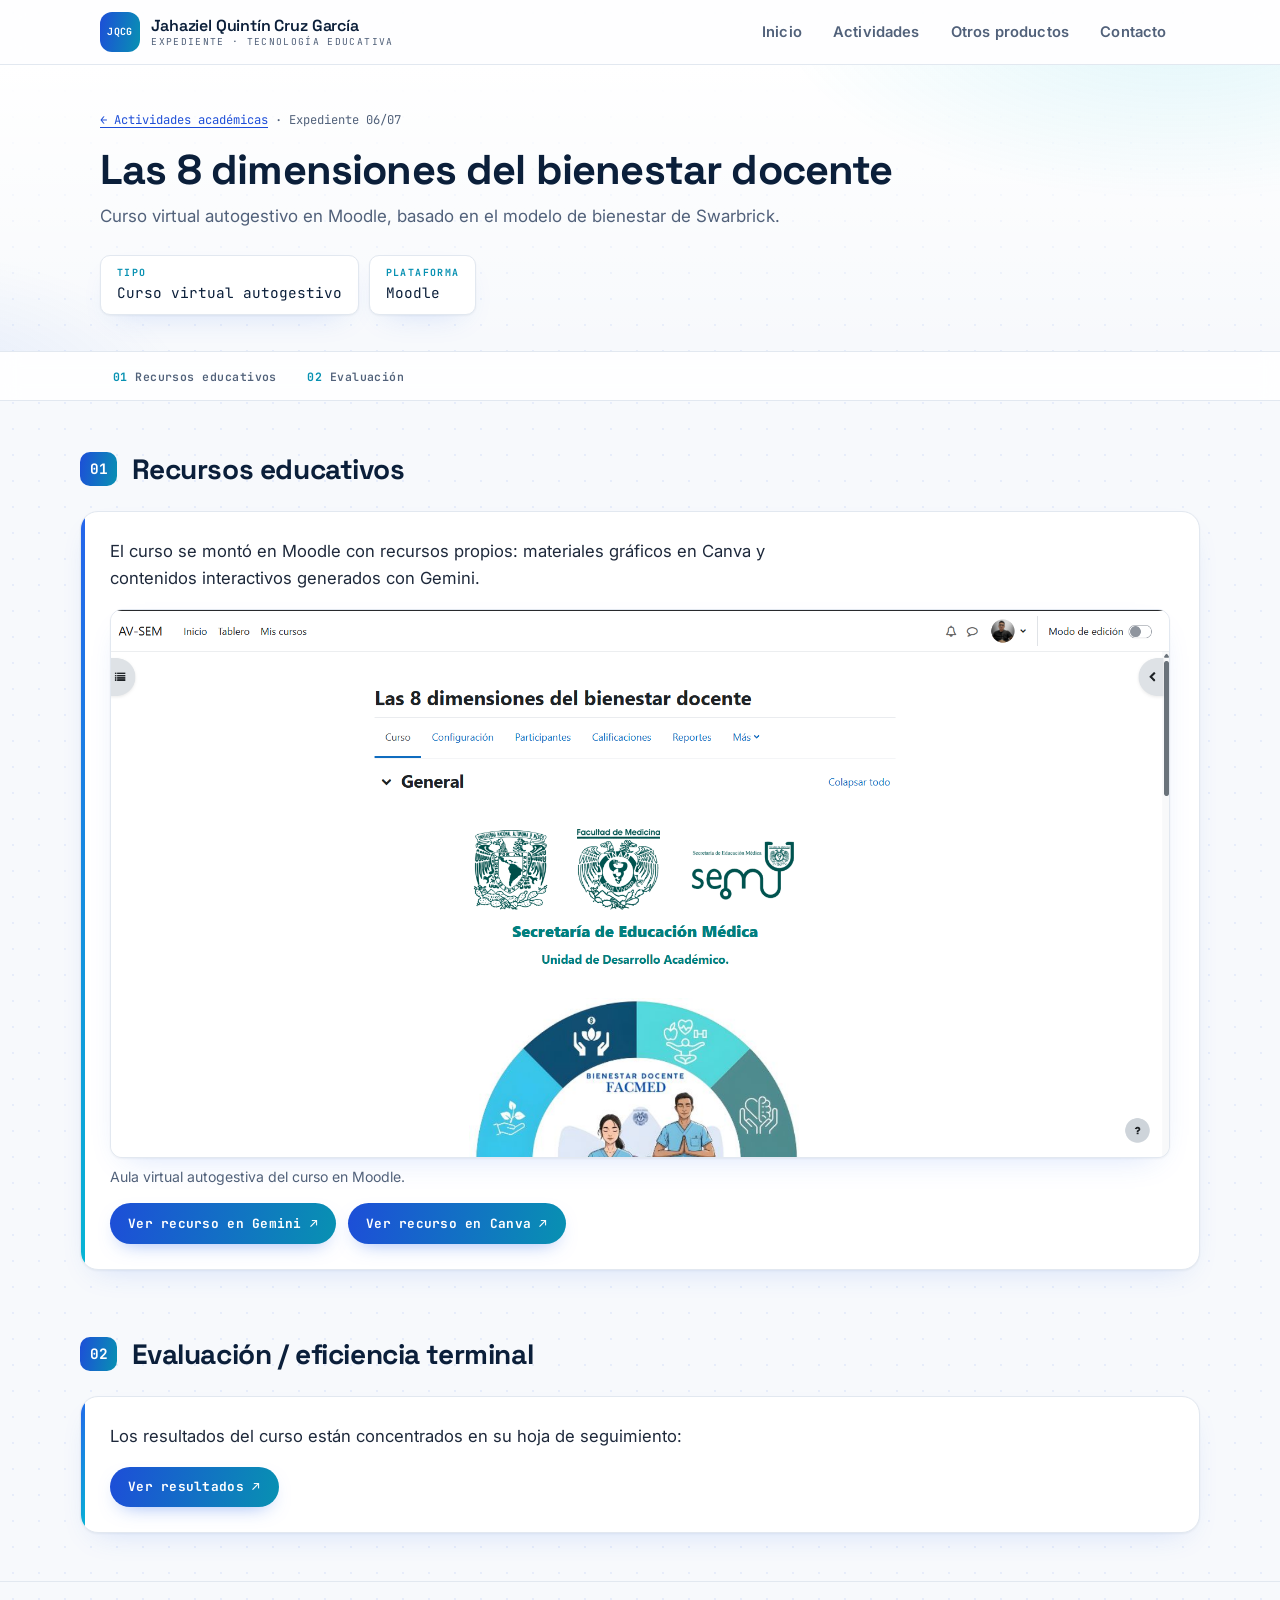
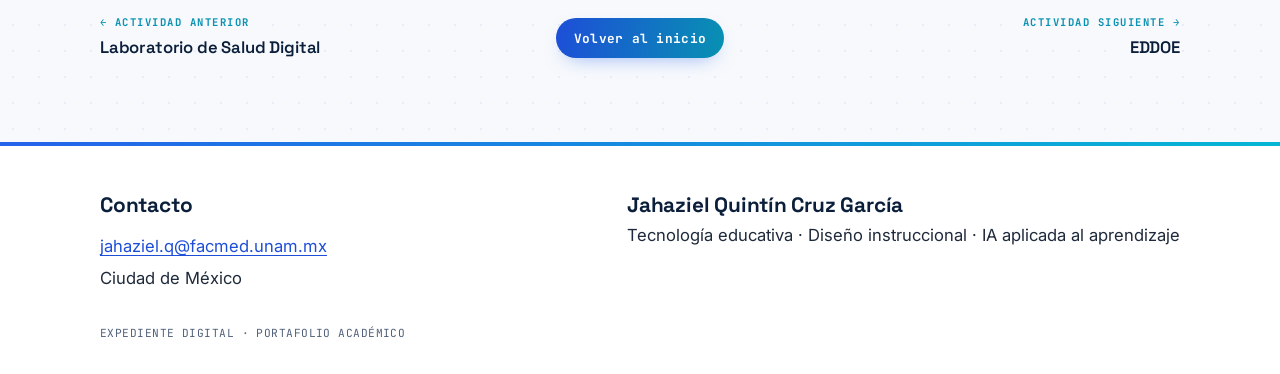
==== actividades/bienestar-docente.html @ d4ce5e82 "Portafolio profesional: sitio estático multipágina Co-Authored-By: Claude Fable 5 <noreply@anthropic" ====
<!DOCTYPE html>
<html lang="es">
<head>
<meta charset="UTF-8">
<meta name="viewport" content="width=device-width, initial-scale=1.0">
<title>Las 8 dimensiones del bienestar docente — Portafolio de Jahaziel Quintín Cruz García</title>
<meta name="description" content="Expediente del curso virtual autogestivo Las 8 dimensiones del bienestar docente: recursos educativos y evaluación.">
<link rel="preconnect" href="https://fonts.googleapis.com">
<link rel="preconnect" href="https://fonts.gstatic.com" crossorigin>
<link href="https://fonts.googleapis.com/css2?family=Space+Grotesk:wght@500;600;700&family=JetBrains+Mono:wght@400;600;700&family=Inter:ital,wght@0,400;0,600;0,700;1,400&display=swap" rel="stylesheet">
<link rel="stylesheet" href="../assets/css/estilos.css">
</head>
<body>

<header class="encabezado">
  <div class="contenedor encabezado__interno">
    <a class="marca" href="../index.html">
      <span class="marca__sello" aria-hidden="true">JQCG</span>
      <span class="marca__texto">
        <span class="marca__nombre">Jahaziel Quintín Cruz García</span>
        <span class="marca__sub">Expediente · Tecnología educativa</span>
      </span>
    </a>
    <nav class="nav" aria-label="Navegación principal">
      <button class="nav__boton" aria-expanded="false" aria-controls="menu-principal">MENÚ</button>
      <ul class="nav__lista" id="menu-principal">
        <li><a href="../index.html">Inicio</a></li>
        <li><a href="../index.html#actividades">Actividades</a></li>
        <li><a href="../otros-productos.html">Otros productos</a></li>
        <li><a href="../index.html#contacto">Contacto</a></li>
      </ul>
    </nav>
  </div>
</header>

<main id="contenido">

  <section class="expediente-cabecera">
    <div class="contenedor">
      <p class="miga"><a href="../index.html#actividades">← Actividades académicas</a> · Expediente 06/07</p>
      <h1>Las 8 dimensiones del bienestar docente</h1>
      <p class="subtitulo">
        Curso virtual autogestivo en Moodle, basado en el modelo de bienestar de Swarbrick.
      </p>
      <dl class="expediente-datos">
        <div><dt>Tipo</dt><dd>Curso virtual autogestivo</dd></div>
        <div><dt>Plataforma</dt><dd>Moodle</dd></div>
      </dl>
    </div>
  </section>

  <nav class="fases-indice" aria-label="Fases de la actividad">
    <ol>
      <li><a href="#recursos"><strong>01</strong> Recursos educativos</a></li>
      <li><a href="#evaluacion"><strong>02</strong> Evaluación</a></li>
    </ol>
  </nav>

  <section class="fase contenedor" id="recursos">
    <header class="fase__cabeza">
      <span class="fase__numero" aria-hidden="true">01</span>
      <h2 class="fase__titulo">Recursos educativos</h2>
    </header>
    <div class="fase__contenido">
      <p>
        El curso se montó en Moodle con recursos propios: materiales gráficos en Canva
        y contenidos interactivos generados con Gemini.
      </p>
      <div class="galeria">
        <figure class="figura">
          <img src="../assets/img/bienestar-recurso-moodle.png"
               alt="Aula virtual del curso Las 8 dimensiones del bienestar docente en Moodle">
          <figcaption>Aula virtual autogestiva del curso en Moodle.</figcaption>
        </figure>
      </div>
      <div class="recursos-acciones">
        <a class="boton" href="https://gemini.google.com/share/d01587aa04a1" target="_blank" rel="noopener">Ver recurso en Gemini ↗</a>
        <a class="boton" href="https://canva.link/7uzbyatk8v3e9k1" target="_blank" rel="noopener">Ver recurso en Canva ↗</a>
      </div>
    </div>
  </section>

  <section class="fase contenedor" id="evaluacion">
    <header class="fase__cabeza">
      <span class="fase__numero" aria-hidden="true">02</span>
      <h2 class="fase__titulo">Evaluación / eficiencia terminal</h2>
    </header>
    <div class="fase__contenido">
      <p>Los resultados del curso están concentrados en su hoja de seguimiento:</p>
      <div class="recursos-acciones">
        <a class="boton" href="https://docs.google.com/spreadsheets/d/1Ffb4ve6KQE2SdjmiSyetU16KiwdTI0ZnplZDr7eD9m8/edit?gid=1001#gid=1001" target="_blank" rel="noopener">Ver resultados ↗</a>
      </div>
    </div>
  </section>

  <nav class="paginacion" aria-label="Navegación entre actividades">
    <div class="contenedor paginacion__interno">
      <a href="laboratorio-salud-digital.html" class="paginacion__lado">
        <span class="paginacion__rotulo">← Actividad anterior</span>
        <span class="paginacion__titulo">Laboratorio de Salud Digital</span>
      </a>
      <a class="boton" href="../index.html#actividades">Volver al inicio</a>
      <a href="eddoe.html" class="paginacion__lado paginacion__lado--sig">
        <span class="paginacion__rotulo">Actividad siguiente →</span>
        <span class="paginacion__titulo">EDDOE</span>
      </a>
    </div>
  </nav>
</main>

<footer class="pie" id="contacto">
  <div class="contenedor">
    <div class="pie__interno">
      <div>
        <h2>Contacto</h2>
        <address>
          <a href="mailto:jahaziel.q@facmed.unam.mx">jahaziel.q@facmed.unam.mx</a><br>
          Ciudad de México
        </address>
      </div>
      <div>
        <h2>Jahaziel Quintín Cruz García</h2>
        <p>Tecnología educativa · Diseño instruccional · IA aplicada al aprendizaje</p>
      </div>
    </div>
    <p class="pie__nota">EXPEDIENTE DIGITAL · PORTAFOLIO ACADÉMICO</p>
  </div>
</footer>

<script src="../assets/js/principal.js"></script>
</body>
</html>
---- assets/css/estilos.css ----
/* ============================================================
   PORTAFOLIO — Jahaziel Quintín Cruz García
   Estilo: fresco · juvenil · tecnológico · fondos claros
   Paleta: azul profundo → cian · blanco · dorado UNAM (acento)
   Tipografía: Space Grotesk (títulos) · Inter (texto)
               JetBrains Mono (métricas y rótulos)
   ============================================================ */

:root {
  --azul-950: #0b1f3a;
  --azul-700: #1d4ed8;
  --azul-600: #2563eb;
  --cian-600: #0891b2;
  --cian-500: #06b6d4;
  --fondo: #f7f9fc;
  --blanco: #ffffff;
  --linea: #e2e8f0;
  --tinta: #1e293b;
  --tinta-suave: #51617a;
  --dorado: #a97b00;
  --dorado-claro: #d9a91f;

  --grad: linear-gradient(100deg, var(--azul-600), var(--cian-500));
  --grad-fuerte: linear-gradient(100deg, var(--azul-700), var(--cian-600));

  --f-titulo: "Space Grotesk", "Segoe UI", system-ui, sans-serif;
  --f-cuerpo: "Inter", "Segoe UI", system-ui, sans-serif;
  --f-mono: "JetBrains Mono", "Cascadia Code", Consolas, monospace;

  --ancho: 1120px;
  --radio: 18px;
  --radio-chico: 10px;
  --sombra: 0 1px 2px rgba(11, 31, 58, .05), 0 12px 32px -16px rgba(37, 99, 235, .22);
  --sombra-alta: 0 4px 10px rgba(11, 31, 58, .06), 0 24px 48px -20px rgba(37, 99, 235, .35);
}

* { margin: 0; padding: 0; box-sizing: border-box; }

html { scroll-behavior: smooth; }
@media (prefers-reduced-motion: reduce) {
  html { scroll-behavior: auto; }
  *, *::before, *::after { animation: none !important; transition: none !important; }
}

body {
  font-family: var(--f-cuerpo);
  font-size: 1.0425rem;
  line-height: 1.65;
  color: var(--tinta);
  background-color: var(--fondo);
  /* retícula de puntos, guiño tecnológico */
  background-image: radial-gradient(rgba(37, 99, 235, .08) 1px, transparent 1.5px);
  background-size: 26px 26px;
}

img { max-width: 100%; height: auto; display: block; }

a { color: var(--azul-700); text-decoration-thickness: 1px; text-underline-offset: 3px; }
a:hover { color: var(--cian-600); }

:focus-visible {
  outline: 3px solid var(--cian-500);
  outline-offset: 2px;
  border-radius: 4px;
}

.solo-lector {
  position: absolute; width: 1px; height: 1px;
  clip-path: inset(50%); overflow: hidden; white-space: nowrap;
}

.contenedor { max-width: var(--ancho); margin: 0 auto; padding: 0 1.25rem; }

/* ============================================================
   ENCABEZADO / NAVEGACIÓN  (translúcido con desenfoque)
   ============================================================ */
.encabezado {
  background: rgba(255, 255, 255, .82);
  backdrop-filter: blur(12px);
  -webkit-backdrop-filter: blur(12px);
  color: var(--azul-950);
  border-bottom: 1px solid var(--linea);
  position: sticky; top: 0; z-index: 50;
}
.encabezado__interno {
  display: flex; align-items: center; justify-content: space-between;
  gap: 1rem; min-height: 64px;
}
.marca {
  display: flex; align-items: center; gap: .7rem;
  color: var(--azul-950); text-decoration: none;
}
.marca:hover { color: var(--azul-700); }
.marca__sello {
  width: 40px; height: 40px; flex: none;
  display: grid; place-items: center;
  color: #fff;
  background: var(--grad-fuerte);
  border-radius: 12px;
  font-family: var(--f-mono); font-size: .62rem; font-weight: 700;
  letter-spacing: .04em;
}
.marca__texto { display: flex; flex-direction: column; line-height: 1.15; }
.marca__nombre { font-family: var(--f-titulo); font-weight: 600; font-size: 1rem; letter-spacing: -.01em; }
.marca__sub { font-family: var(--f-mono); font-size: .6rem; letter-spacing: .14em; text-transform: uppercase; color: var(--tinta-suave); }

.nav__lista { display: flex; gap: .25rem; list-style: none; }
.nav__lista a {
  display: block; padding: .5rem .85rem;
  color: var(--tinta-suave); text-decoration: none;
  font-size: .92rem; font-weight: 600; letter-spacing: .01em;
  border-radius: 999px;
  transition: background .15s ease, color .15s ease;
}
.nav__lista a:hover { color: var(--azul-700); background: rgba(37, 99, 235, .09); }
.nav__lista a[aria-current="page"] {
  color: #fff; background: var(--grad-fuerte);
}

.nav__boton {
  display: none;
  background: none; border: 2px solid var(--linea); border-radius: 999px;
  color: var(--azul-700); font-family: var(--f-mono); font-size: .78rem; font-weight: 700;
  padding: .4rem .9rem; cursor: pointer;
}

@media (max-width: 720px) {
  .nav__boton { display: inline-block; }
  .nav { position: relative; }
  .nav__lista {
    display: none;
    position: absolute; right: 0; top: calc(100% + .5rem);
    flex-direction: column; min-width: 220px;
    background: var(--blanco);
    border: 1px solid var(--linea); border-radius: var(--radio-chico);
    padding: .4rem; box-shadow: var(--sombra-alta);
  }
  .nav__lista.abierta { display: flex; }
  .nav__lista a { border-radius: 8px; }
}

/* ============================================================
   PORTADA (index)
   ============================================================ */
.portada {
  position: relative;
  padding: 4rem 0 3.4rem;
  background:
    radial-gradient(46rem 24rem at 88% -10%, rgba(6, 182, 212, .14), transparent 60%),
    radial-gradient(40rem 22rem at -12% 110%, rgba(37, 99, 235, .12), transparent 55%),
    linear-gradient(180deg, #ffffff 0%, rgba(255, 255, 255, 0) 100%);
  border-bottom: 1px solid var(--linea);
}
.portada__ficha {
  display: inline-flex; flex-wrap: wrap; gap: .5rem;
  margin-bottom: 1.7rem;
}
.portada__ficha span {
  font-family: var(--f-mono); font-size: .7rem; letter-spacing: .08em;
  color: var(--tinta-suave); text-transform: uppercase;
  background: var(--blanco);
  border: 1px solid var(--linea);
  border-radius: 999px;
  padding: .35rem .8rem;
}
.portada__ficha strong { color: var(--azul-700); font-weight: 600; }
.portada h1 {
  font-family: var(--f-titulo);
  font-size: clamp(2.1rem, 4.8vw, 3.4rem);
  font-weight: 700; line-height: 1.08; letter-spacing: -.02em;
  color: var(--azul-950);
  max-width: 21ch;
}
.portada__tesis {
  margin-top: 1.2rem; max-width: 62ch;
  font-size: clamp(1.05rem, 1.6vw, 1.2rem);
  color: var(--tinta);
}
.portada__tesis em {
  font-style: normal; font-weight: 600;
  background: var(--grad-fuerte);
  -webkit-background-clip: text; background-clip: text;
  color: transparent;
}
.portada__puesto {
  margin-top: 1rem;
  font-family: var(--f-mono); font-size: .82rem; color: var(--tinta-suave);
}

/* ============================================================
   SECCIONES GENERALES
   ============================================================ */
.seccion { padding: 3.4rem 0; }
.seccion__cabeza { margin-bottom: 2rem; }
.seccion__etiqueta {
  font-family: var(--f-mono); font-size: .72rem; font-weight: 700;
  letter-spacing: .16em; text-transform: uppercase;
  background: var(--grad-fuerte);
  -webkit-background-clip: text; background-clip: text;
  color: transparent;
}
.seccion__titulo {
  font-family: var(--f-titulo); font-weight: 700; letter-spacing: -.015em;
  font-size: clamp(1.55rem, 3vw, 2.2rem); color: var(--azul-950);
  margin-top: .25rem;
}
.seccion__titulo::after {
  content: ""; display: block; width: 72px; height: 4px;
  background: var(--grad); margin-top: .6rem; border-radius: 999px;
}
.seccion__intro { max-width: 68ch; color: var(--tinta-suave); margin-top: .6rem; }

/* ============================================================
   CUADRÍCULA DE ACTIVIDADES
   ============================================================ */
.fichas {
  display: grid; gap: 1.5rem;
  grid-template-columns: repeat(3, 1fr);
  list-style: none;
}
@media (max-width: 960px) { .fichas { grid-template-columns: repeat(2, 1fr); } }
@media (max-width: 620px) { .fichas { grid-template-columns: 1fr; } }

.ficha {
  position: relative;
  background: var(--blanco);
  border: 1px solid var(--linea);
  border-radius: var(--radio);
  box-shadow: var(--sombra);
  display: flex; flex-direction: column;
  overflow: hidden;
  transition: transform .2s ease, box-shadow .2s ease, border-color .2s ease;
}
/* barra superior en degradado */
.ficha::before {
  content: "";
  position: absolute; top: 0; left: 0; right: 0; height: 4px;
  background: var(--grad);
  z-index: 1;
}
.ficha:hover {
  transform: translateY(-5px);
  border-color: rgba(37, 99, 235, .45);
  box-shadow: var(--sombra-alta);
}
.ficha__imagen {
  aspect-ratio: 16 / 9; overflow: hidden;
  background: #eef4fb;
  border-bottom: 1px solid var(--linea);
}
.ficha__imagen img {
  width: 100%; height: 100%; object-fit: cover; object-position: top;
  transition: transform .25s ease;
}
.ficha:hover .ficha__imagen img { transform: scale(1.03); }
.ficha__imagen--sello {
  display: grid; place-items: center;
  background:
    radial-gradient(14rem 8rem at 70% 20%, rgba(6, 182, 212, .16), transparent 60%),
    #eef4fb;
}
.ficha__monograma {
  font-family: var(--f-titulo); font-size: 2.3rem; font-weight: 700;
  color: #fff; background: var(--grad-fuerte);
  border-radius: 24px;
  width: 92px; height: 92px; display: grid; place-items: center;
}
.ficha__cuerpo { padding: 1.15rem 1.25rem 1.3rem; display: flex; flex-direction: column; gap: .55rem; flex: 1; }
.ficha__meta {
  display: flex; justify-content: space-between; align-items: center; gap: .8rem;
  font-family: var(--f-mono); font-size: .68rem; letter-spacing: .06em;
  text-transform: uppercase; color: var(--tinta-suave);
}
.ficha__meta .tipo {
  color: var(--azul-700); font-weight: 600;
  background: rgba(37, 99, 235, .09);
  border-radius: 999px; padding: .2rem .65rem;
}
.ficha__titulo { font-family: var(--f-titulo); font-size: 1.18rem; font-weight: 600; line-height: 1.28; letter-spacing: -.01em; }
.ficha__titulo a { color: var(--azul-950); text-decoration: none; }
.ficha__titulo a::after { content: ""; position: absolute; inset: 0; }
.ficha__abrir {
  margin-top: auto; padding-top: .5rem;
  font-family: var(--f-mono); font-size: .76rem; font-weight: 700;
  color: var(--cian-600); letter-spacing: .04em;
  transition: transform .18s ease;
}
.ficha:hover .ficha__abrir { transform: translateX(4px); }

/* ============================================================
   OTROS PRODUCTOS
   ============================================================ */
.productos {
  display: grid; gap: 1.5rem;
  grid-template-columns: repeat(3, 1fr);
  list-style: none;
}
@media (max-width: 960px) { .productos { grid-template-columns: repeat(2, 1fr); } }
@media (max-width: 620px) { .productos { grid-template-columns: 1fr; } }

.producto {
  background: var(--blanco);
  border: 1px solid var(--linea); border-radius: var(--radio);
  box-shadow: var(--sombra); overflow: hidden;
  display: flex; flex-direction: column;
  transition: transform .2s ease, box-shadow .2s ease, border-color .2s ease;
}
.producto:hover {
  transform: translateY(-5px);
  border-color: rgba(37, 99, 235, .45);
  box-shadow: var(--sombra-alta);
}
.producto__imagen { aspect-ratio: 16 / 10; background: #eef4fb; border-bottom: 1px solid var(--linea); }
.producto__imagen img { width: 100%; height: 100%; object-fit: cover; object-position: top; }
.producto__cuerpo { padding: 1.05rem 1.25rem 1.25rem; display: flex; flex-direction: column; gap: .5rem; flex: 1; }
.producto__tipo {
  font-family: var(--f-mono); font-size: .66rem; font-weight: 700;
  letter-spacing: .12em; text-transform: uppercase;
  color: var(--cian-600);
}
.producto__titulo { font-family: var(--f-titulo); font-size: 1.1rem; font-weight: 600; line-height: 1.32; letter-spacing: -.01em; color: var(--azul-950); }
.producto__cuerpo .boton { margin-top: auto; align-self: flex-start; }

/* ============================================================
   BOTONES  (píldora)
   ============================================================ */
.boton {
  display: inline-flex; align-items: center; gap: .45rem;
  background: var(--grad-fuerte); color: #fff;
  font-family: var(--f-mono); font-size: .8rem; font-weight: 700;
  letter-spacing: .02em; text-decoration: none;
  padding: .6rem 1.15rem; border-radius: 999px;
  border: 0;
  box-shadow: 0 8px 20px -10px rgba(37, 99, 235, .55);
  transition: transform .15s ease, box-shadow .15s ease, filter .15s ease;
}
.boton:hover {
  color: #fff; filter: brightness(1.08);
  transform: translateY(-2px);
  box-shadow: 0 12px 24px -10px rgba(37, 99, 235, .6);
}
.boton--dorado {
  background: var(--blanco); color: var(--azul-700);
  border: 1.5px solid rgba(37, 99, 235, .4);
  box-shadow: none;
}
.boton--dorado:hover {
  color: var(--azul-700);
  background: rgba(37, 99, 235, .08);
  border-color: var(--azul-600);
  box-shadow: none;
}

/* ============================================================
   PÁGINA DE ACTIVIDAD
   ============================================================ */
.expediente-cabecera {
  padding: 2.8rem 0 2.3rem;
  background:
    radial-gradient(42rem 20rem at 92% -20%, rgba(6, 182, 212, .13), transparent 60%),
    radial-gradient(34rem 18rem at -8% 120%, rgba(37, 99, 235, .10), transparent 55%),
    linear-gradient(180deg, #ffffff 0%, rgba(255, 255, 255, 0) 100%);
  border-bottom: 1px solid var(--linea);
}
.expediente-cabecera .miga {
  font-family: var(--f-mono); font-size: .76rem; margin-bottom: 1.1rem;
  color: var(--tinta-suave);
}
.expediente-cabecera .miga a { color: var(--azul-700); }
.expediente-cabecera .miga a:hover { color: var(--cian-600); }
.expediente-cabecera h1 {
  font-family: var(--f-titulo); font-weight: 700; letter-spacing: -.02em;
  font-size: clamp(1.7rem, 4vw, 2.6rem); line-height: 1.12;
  color: var(--azul-950); max-width: 30ch;
}
.expediente-cabecera .subtitulo {
  margin-top: .55rem; font-size: 1.06rem; color: var(--tinta-suave); max-width: 62ch;
}
.expediente-datos {
  margin-top: 1.5rem;
  display: flex; flex-wrap: wrap; gap: .6rem;
}
.expediente-datos div {
  background: var(--blanco);
  border: 1px solid var(--linea);
  border-radius: var(--radio-chico);
  padding: .55rem 1rem;
  box-shadow: var(--sombra);
}
.expediente-datos dt {
  font-family: var(--f-mono); font-size: .62rem; letter-spacing: .14em;
  text-transform: uppercase; color: var(--cian-600); font-weight: 700;
}
.expediente-datos dd { font-family: var(--f-mono); font-size: .9rem; color: var(--azul-950); }

/* índice de fases */
.fases-indice {
  background: rgba(255, 255, 255, .85);
  backdrop-filter: blur(10px);
  -webkit-backdrop-filter: blur(10px);
  border-bottom: 1px solid var(--linea);
  position: sticky; top: 64px; z-index: 40;
  overflow-x: auto;
}
.fases-indice ol {
  list-style: none; display: flex; gap: .3rem;
  max-width: var(--ancho); margin: 0 auto; padding: .5rem 1.25rem;
}
.fases-indice a {
  display: block; white-space: nowrap;
  font-family: var(--f-mono); font-size: .72rem; font-weight: 600;
  letter-spacing: .04em; text-decoration: none; color: var(--tinta-suave);
  padding: .4rem .8rem; border-radius: 999px;
  transition: background .15s ease, color .15s ease;
}
.fases-indice a:hover { color: var(--azul-700); background: rgba(37, 99, 235, .09); }
.fases-indice a strong { color: var(--cian-600); }

/* fase */
.fase { padding: 2.8rem 0 1rem; }
.fase:last-of-type { padding-bottom: 3rem; }
.fase__cabeza { display: flex; align-items: center; gap: .9rem; margin-bottom: 1.2rem; }
.fase__numero {
  font-family: var(--f-mono); font-weight: 700; font-size: .9rem;
  color: #fff; background: var(--grad-fuerte);
  border-radius: 10px; padding: .3rem .6rem; flex: none;
}
.fase__titulo {
  font-family: var(--f-titulo); font-weight: 700; letter-spacing: -.015em;
  font-size: clamp(1.35rem, 2.6vw, 1.75rem); color: var(--azul-950);
}
.fase__contenido {
  background: var(--blanco);
  border: 1px solid var(--linea);
  border-radius: var(--radio);
  padding: 1.6rem 1.8rem;
  box-shadow: var(--sombra);
  position: relative;
  overflow: hidden;
}
.fase__contenido::before {
  content: "";
  position: absolute; top: 0; left: 0; bottom: 0; width: 4px;
  background: var(--grad);
}
.fase__contenido > * + * { margin-top: 1rem; }
.fase__contenido p { max-width: 72ch; }

/* figuras / galería */
.galeria { display: grid; gap: 1.3rem; grid-template-columns: repeat(auto-fit, minmax(min(340px, 100%), 1fr)); }
.figura { margin: 0; }
.figura img {
  width: 100%; border: 1px solid var(--linea); border-radius: 12px;
  background: #fff; box-shadow: var(--sombra);
}
.figura figcaption {
  font-size: .88rem; color: var(--tinta-suave); margin-top: .55rem; line-height: 1.45;
}
.figura .boton { margin-top: .65rem; }

.recursos-acciones { display: flex; flex-wrap: wrap; gap: .7rem; }

/* métricas grandes */
.metricas {
  display: grid; gap: .8rem;
  grid-template-columns: repeat(auto-fit, minmax(190px, 1fr));
}
.metrica {
  background: var(--blanco); padding: 1.2rem 1.3rem;
  border: 1px solid var(--linea); border-radius: var(--radio-chico);
  box-shadow: var(--sombra);
}
.metrica__valor {
  font-family: var(--f-mono); font-weight: 700;
  font-size: clamp(2.1rem, 4vw, 3rem); line-height: 1.05;
  background: var(--grad-fuerte);
  -webkit-background-clip: text; background-clip: text;
  color: transparent;
}
.metrica__nombre {
  font-family: var(--f-mono); font-size: .7rem; letter-spacing: .12em;
  text-transform: uppercase; color: var(--tinta-suave); margin-top: .4rem;
}

/* navegación anterior / siguiente */
.paginacion {
  border-top: 1px solid var(--linea);
  padding: 2rem 0 3rem;
}
.paginacion__interno {
  display: grid; grid-template-columns: 1fr auto 1fr; gap: 1rem; align-items: center;
}
@media (max-width: 720px) {
  .paginacion__interno { grid-template-columns: 1fr; text-align: center; }
}
.paginacion a { text-decoration: none; }
.paginacion__lado { display: flex; flex-direction: column; gap: .15rem; }
.paginacion__lado--sig { text-align: right; }
@media (max-width: 720px) { .paginacion__lado--sig { text-align: center; } }
.paginacion__rotulo {
  font-family: var(--f-mono); font-size: .66rem; letter-spacing: .14em;
  text-transform: uppercase; color: var(--cian-600); font-weight: 700;
}
.paginacion__titulo { font-family: var(--f-titulo); font-weight: 600; letter-spacing: -.01em; color: var(--azul-950); }
.paginacion a:hover .paginacion__titulo { color: var(--azul-700); }

/* ============================================================
   PIE / CONTACTO
   ============================================================ */
.pie {
  background: var(--blanco);
  color: var(--tinta);
  border-top: 1px solid var(--linea);
  position: relative;
  padding: 2.8rem 0 2rem; margin-top: 2rem;
}
.pie::before {
  content: "";
  position: absolute; top: -1px; left: 0; right: 0; height: 4px;
  background: var(--grad);
}
.pie__interno { display: flex; flex-wrap: wrap; gap: 2rem; justify-content: space-between; }
.pie h2 { font-family: var(--f-titulo); font-weight: 700; letter-spacing: -.01em; font-size: 1.3rem; color: var(--azul-950); }
.pie address { font-style: normal; margin-top: .6rem; line-height: 1.9; }
.pie a { color: var(--azul-700); }
.pie a:hover { color: var(--cian-600); }
.pie__nota {
  font-family: var(--f-mono); font-size: .7rem; color: var(--tinta-suave);
  margin-top: 1.8rem; letter-spacing: .04em;
}
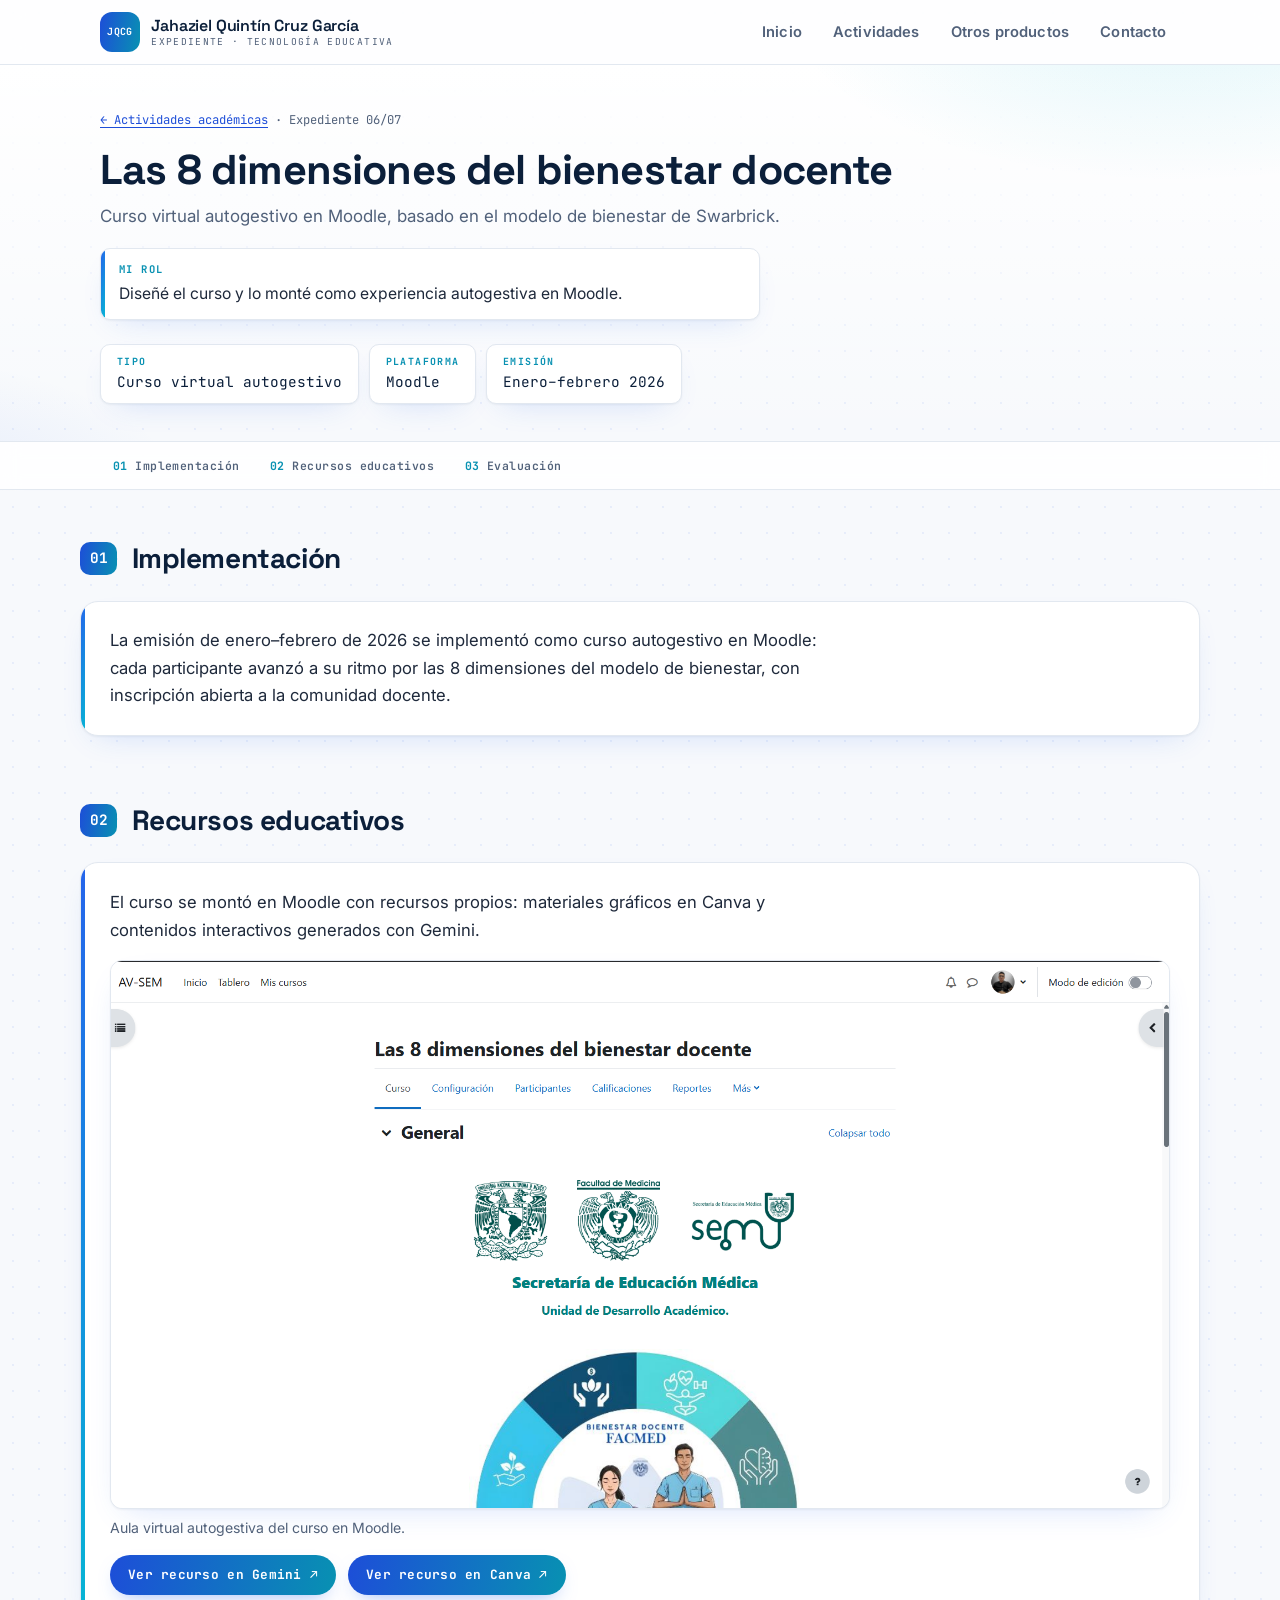
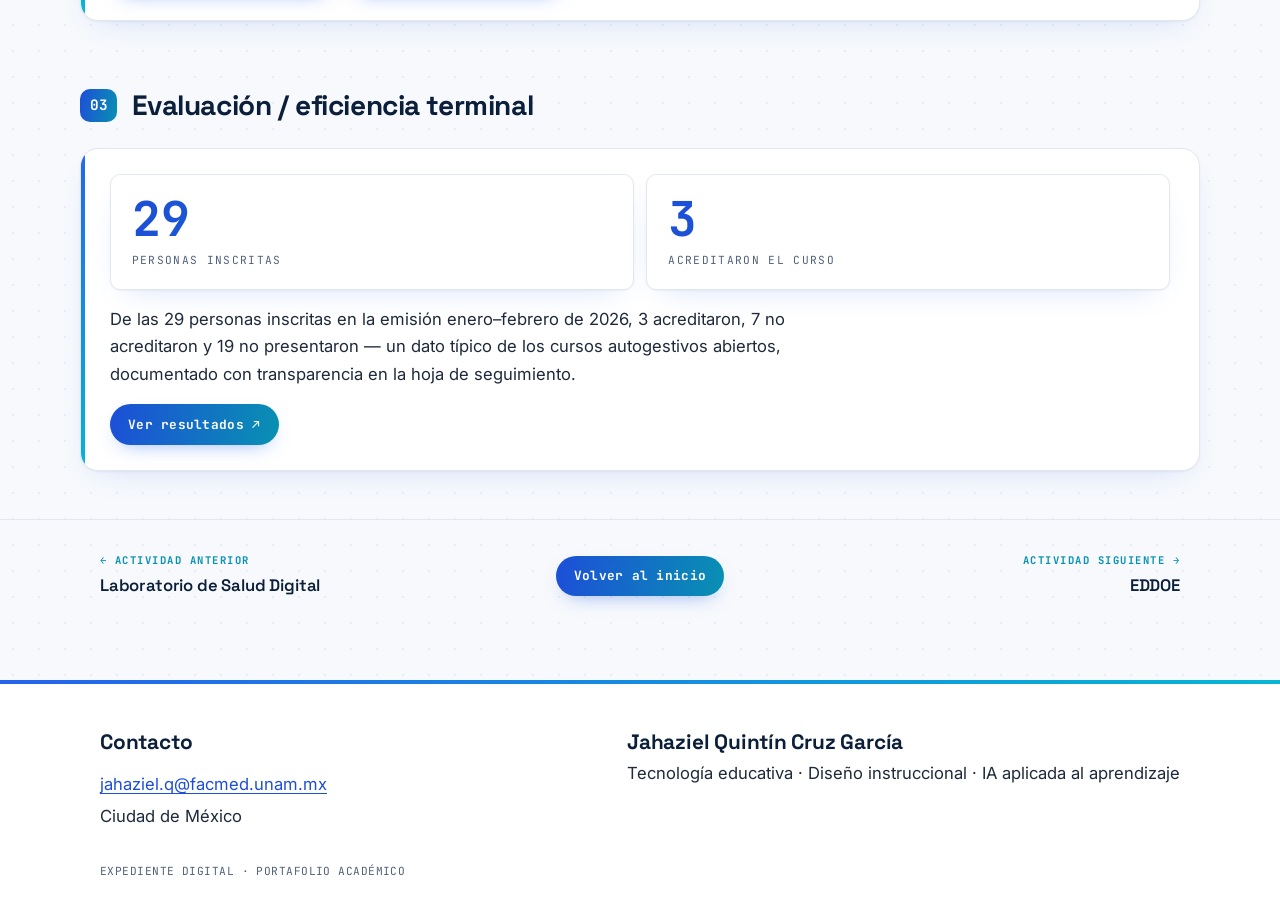
==== commit fbb67e42: "Indicadores en portada, rol por expediente y evaluación de Bienestar docente Co-Authored-By: Claude " ====
--- a/actividades/bienestar-docente.html
+++ b/actividades/bienestar-docente.html
@@ -42,23 +42,40 @@
       <p class="subtitulo">
         Curso virtual autogestivo en Moodle, basado en el modelo de bienestar de Swarbrick.
       </p>
+      <p class="mi-rol"><strong>Mi rol</strong> Diseñé el curso y lo monté como experiencia autogestiva en Moodle.</p>
       <dl class="expediente-datos">
         <div><dt>Tipo</dt><dd>Curso virtual autogestivo</dd></div>
         <div><dt>Plataforma</dt><dd>Moodle</dd></div>
+        <div><dt>Emisión</dt><dd>Enero–febrero 2026</dd></div>
       </dl>
     </div>
   </section>
 
   <nav class="fases-indice" aria-label="Fases de la actividad">
     <ol>
-      <li><a href="#recursos"><strong>01</strong> Recursos educativos</a></li>
-      <li><a href="#evaluacion"><strong>02</strong> Evaluación</a></li>
+      <li><a href="#implementacion"><strong>01</strong> Implementación</a></li>
+      <li><a href="#recursos"><strong>02</strong> Recursos educativos</a></li>
+      <li><a href="#evaluacion"><strong>03</strong> Evaluación</a></li>
     </ol>
   </nav>
 
+  <section class="fase contenedor" id="implementacion">
+    <header class="fase__cabeza">
+      <span class="fase__numero" aria-hidden="true">01</span>
+      <h2 class="fase__titulo">Implementación</h2>
+    </header>
+    <div class="fase__contenido">
+      <p>
+        La emisión de enero–febrero de 2026 se implementó como curso autogestivo en Moodle:
+        cada participante avanzó a su ritmo por las 8 dimensiones del modelo de bienestar,
+        con inscripción abierta a la comunidad docente.
+      </p>
+    </div>
+  </section>
+
   <section class="fase contenedor" id="recursos">
     <header class="fase__cabeza">
-      <span class="fase__numero" aria-hidden="true">01</span>
+      <span class="fase__numero" aria-hidden="true">02</span>
       <h2 class="fase__titulo">Recursos educativos</h2>
     </header>
     <div class="fase__contenido">
@@ -82,11 +99,25 @@
 
   <section class="fase contenedor" id="evaluacion">
     <header class="fase__cabeza">
-      <span class="fase__numero" aria-hidden="true">02</span>
+      <span class="fase__numero" aria-hidden="true">03</span>
       <h2 class="fase__titulo">Evaluación / eficiencia terminal</h2>
     </header>
     <div class="fase__contenido">
-      <p>Los resultados del curso están concentrados en su hoja de seguimiento:</p>
+      <dl class="metricas">
+        <div class="metrica">
+          <dd class="metrica__valor">29</dd>
+          <dt class="metrica__nombre">Personas inscritas</dt>
+        </div>
+        <div class="metrica">
+          <dd class="metrica__valor">3</dd>
+          <dt class="metrica__nombre">Acreditaron el curso</dt>
+        </div>
+      </dl>
+      <p>
+        De las 29 personas inscritas en la emisión enero–febrero de 2026, 3 acreditaron,
+        7 no acreditaron y 19 no presentaron — un dato típico de los cursos autogestivos
+        abiertos, documentado con transparencia en la hoja de seguimiento.
+      </p>
       <div class="recursos-acciones">
         <a class="boton" href="https://docs.google.com/spreadsheets/d/1Ffb4ve6KQE2SdjmiSyetU16KiwdTI0ZnplZDr7eD9m8/edit?gid=1001#gid=1001" target="_blank" rel="noopener">Ver resultados ↗</a>
       </div>
--- a/assets/css/estilos.css
+++ b/assets/css/estilos.css
@@ -187,6 +187,57 @@
   font-family: var(--f-mono); font-size: .82rem; color: var(--tinta-suave);
 }
 
+/* ---------- indicadores del hero ---------- */
+.indicadores {
+  margin-top: 2.3rem;
+  display: grid; gap: .8rem;
+  grid-template-columns: repeat(auto-fit, minmax(190px, 1fr));
+  max-width: 940px;
+  list-style: none;
+}
+.indicador {
+  background: var(--blanco);
+  border: 1px solid var(--linea);
+  border-radius: var(--radio-chico);
+  padding: 1rem 1.2rem;
+  box-shadow: var(--sombra);
+}
+.indicador__valor {
+  font-family: var(--f-mono); font-weight: 700;
+  font-size: clamp(1.9rem, 3.4vw, 2.6rem); line-height: 1.05;
+  background: var(--grad-fuerte);
+  -webkit-background-clip: text; background-clip: text;
+  color: transparent;
+}
+.indicador__nombre {
+  font-family: var(--f-mono); font-size: .66rem;
+  letter-spacing: .12em; text-transform: uppercase;
+  color: var(--tinta-suave); margin-top: .4rem;
+}
+
+/* ---------- línea de rol en cada expediente ---------- */
+.mi-rol {
+  margin-top: 1.1rem; max-width: 66ch;
+  background: var(--blanco);
+  border: 1px solid var(--linea);
+  border-radius: var(--radio-chico);
+  padding: .75rem 1.1rem;
+  position: relative; overflow: hidden;
+  box-shadow: var(--sombra);
+  font-size: .98rem;
+}
+.mi-rol::before {
+  content: "";
+  position: absolute; left: 0; top: 0; bottom: 0; width: 4px;
+  background: var(--grad);
+}
+.mi-rol strong {
+  display: block; margin-bottom: .15rem;
+  font-family: var(--f-mono); font-size: .66rem; font-weight: 700;
+  letter-spacing: .14em; text-transform: uppercase;
+  color: var(--cian-600);
+}
+
 /* ============================================================
    SECCIONES GENERALES
    ============================================================ */
